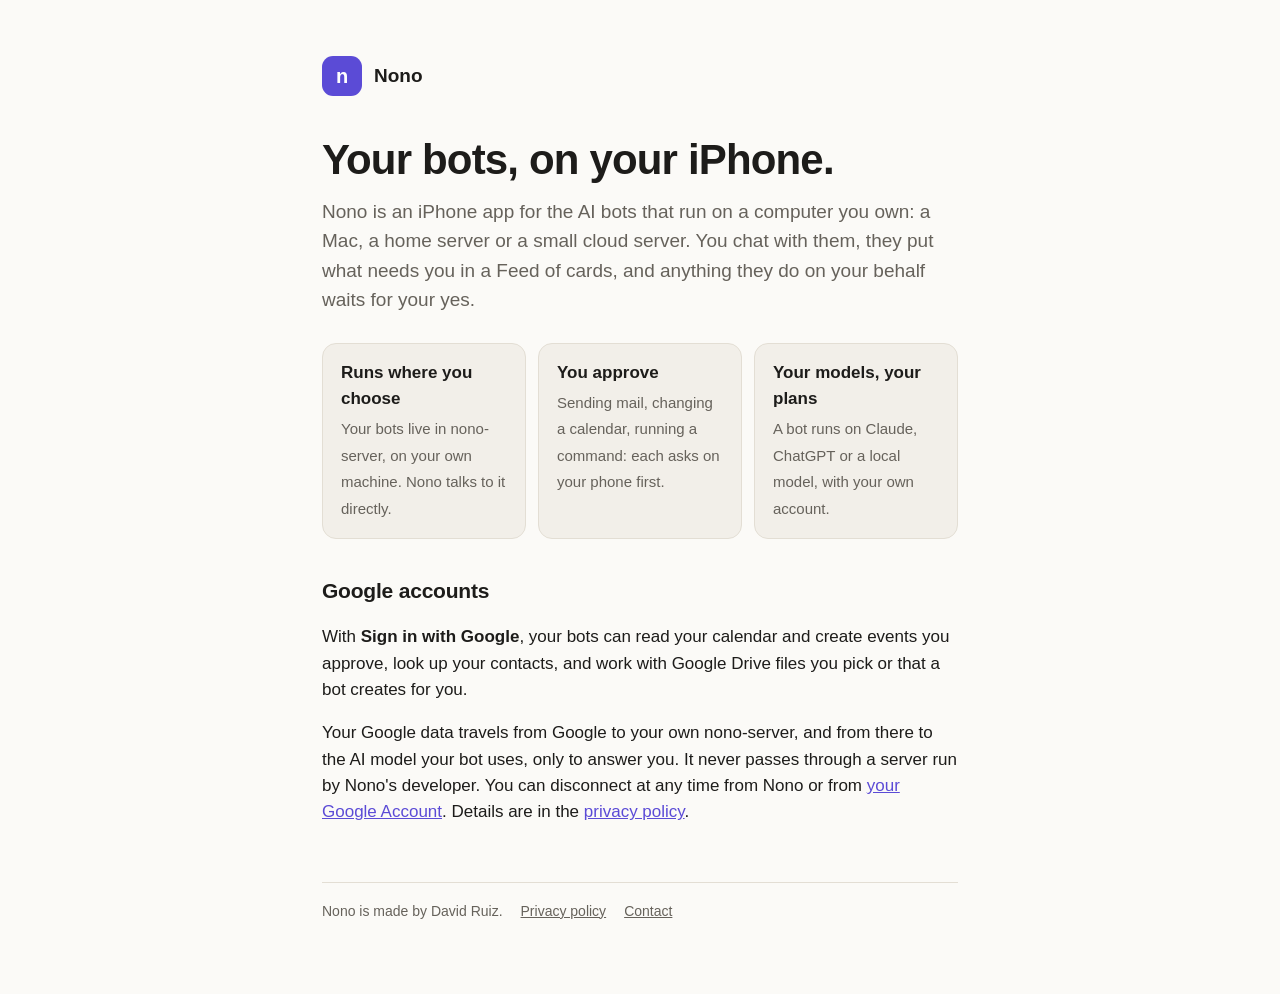
==== index.html @ d8c778b5 "Nono's home page and privacy policy" ====
<!doctype html>
<html lang="en">
<head>
<meta charset="utf-8">
<meta name="viewport" content="width=device-width, initial-scale=1">
<title>Nono: your bots, on your iPhone</title>
<meta name="description" content="Nono is an iPhone app for the AI bots that run on a computer you own.">
<link rel="stylesheet" href="/style.css">
</head>
<body>
<main>
<header><div class="logo">n</div><a href="/">Nono</a></header>

<h1>Your bots, on your iPhone.</h1>
<p class="lead">Nono is an iPhone app for the AI bots that run on a computer you own: a Mac, a home server or a small cloud server. You chat with them, they put what needs you in a Feed of cards, and anything they do on your behalf waits for your yes.</p>

<div class="cards">
  <div class="card"><b>Runs where you choose</b><span>Your bots live in nono-server, on your own machine. Nono talks to it directly.</span></div>
  <div class="card"><b>You approve</b><span>Sending mail, changing a calendar, running a command: each asks on your phone first.</span></div>
  <div class="card"><b>Your models, your plans</b><span>A bot runs on Claude, ChatGPT or a local model, with your own account.</span></div>
</div>

<h2>Google accounts</h2>
<p>With <b>Sign in with Google</b>, your bots can read your calendar and create events you approve, look up your contacts, and work with Google Drive files you pick or that a bot creates for you.</p>
<p>Your Google data travels from Google to your own nono-server, and from there to the AI model your bot uses, only to answer you. It never passes through a server run by Nono's developer. You can disconnect at any time from Nono or from <a href="https://myaccount.google.com/permissions">your Google Account</a>. Details are in the <a href="/privacy">privacy policy</a>.</p>

<footer><span>Nono is made by David Ruiz.</span><a href="/privacy">Privacy policy</a><a href="mailto:privacy@nono.to">Contact</a></footer>
</main>
</body>
</html>
---- style.css ----
:root { --fg:#1d1c1a; --muted:#66625b; --bg:#fbfaf7; --card:#f2efe9; --line:#e3ded4; --accent:#5b4bd6; }
@media (prefers-color-scheme: dark) { :root { --fg:#f1eee8; --muted:#a39e95; --bg:#121211; --card:#1d1c1a; --line:#2f2d2a; --accent:#9d92ff; } }
* { box-sizing: border-box; }
body { margin:0; background:var(--bg); color:var(--fg); font:17px/1.55 -apple-system, BlinkMacSystemFont, "Inter", "Segoe UI", sans-serif; }
main { max-width:680px; margin:0 auto; padding:56px 22px 72px; }
header { display:flex; align-items:center; gap:12px; margin-bottom:40px; }
.logo { width:40px; height:40px; border-radius:11px; background:var(--accent); color:#fff; display:grid; place-items:center; font-weight:700; font-size:20px; }
header a { color:inherit; text-decoration:none; font-weight:650; font-size:19px; }
h1 { font-size:clamp(30px,6vw,42px); line-height:1.12; letter-spacing:-.02em; margin:0 0 14px; }
h2 { font-size:21px; margin:36px 0 8px; letter-spacing:-.01em; }
p, li { color:var(--fg); } .lead { font-size:19px; color:var(--muted); margin:0 0 28px; }
.muted { color:var(--muted); }
.cards { display:grid; gap:12px; grid-template-columns:repeat(auto-fit,minmax(190px,1fr)); margin:28px 0; }
.card { background:var(--card); border:1px solid var(--line); border-radius:14px; padding:16px 18px; }
.card b { display:block; margin-bottom:4px; }
.card span { color:var(--muted); font-size:15px; }
a { color:var(--accent); }
table { width:100%; border-collapse:collapse; font-size:15px; margin:10px 0; }
td, th { text-align:left; vertical-align:top; padding:8px 10px 8px 0; border-bottom:1px solid var(--line); }
code { font-size:14px; background:var(--card); padding:1px 5px; border-radius:5px; }
footer { margin-top:56px; padding-top:18px; border-top:1px solid var(--line); color:var(--muted); font-size:14px; display:flex; gap:18px; flex-wrap:wrap; }
footer a { color:var(--muted); }
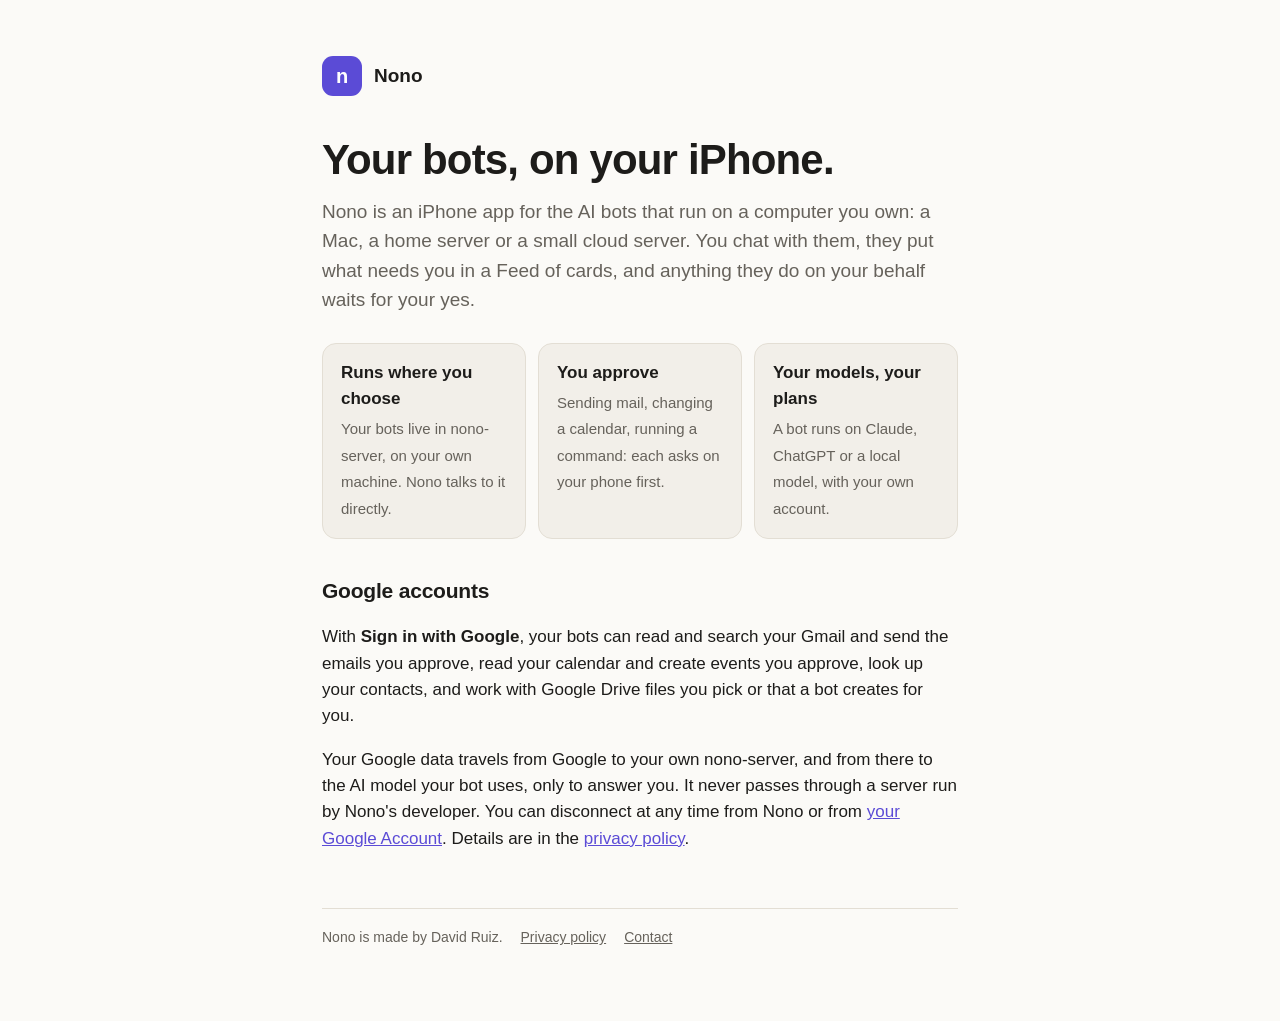
==== commit e8ed6cd5: "Gmail: what Nono reads and sends, and when it asks" ====
--- a/index.html
+++ b/index.html
@@ -21,7 +21,7 @@
 </div>
 
 <h2>Google accounts</h2>
-<p>With <b>Sign in with Google</b>, your bots can read your calendar and create events you approve, look up your contacts, and work with Google Drive files you pick or that a bot creates for you.</p>
+<p>With <b>Sign in with Google</b>, your bots can read and search your Gmail and send the emails you approve, read your calendar and create events you approve, look up your contacts, and work with Google Drive files you pick or that a bot creates for you.</p>
 <p>Your Google data travels from Google to your own nono-server, and from there to the AI model your bot uses, only to answer you. It never passes through a server run by Nono's developer. You can disconnect at any time from Nono or from <a href="https://myaccount.google.com/permissions">your Google Account</a>. Details are in the <a href="/privacy">privacy policy</a>.</p>
 
 <footer><span>Nono is made by David Ruiz.</span><a href="/privacy">Privacy policy</a><a href="mailto:privacy@nono.to">Contact</a></footer>
